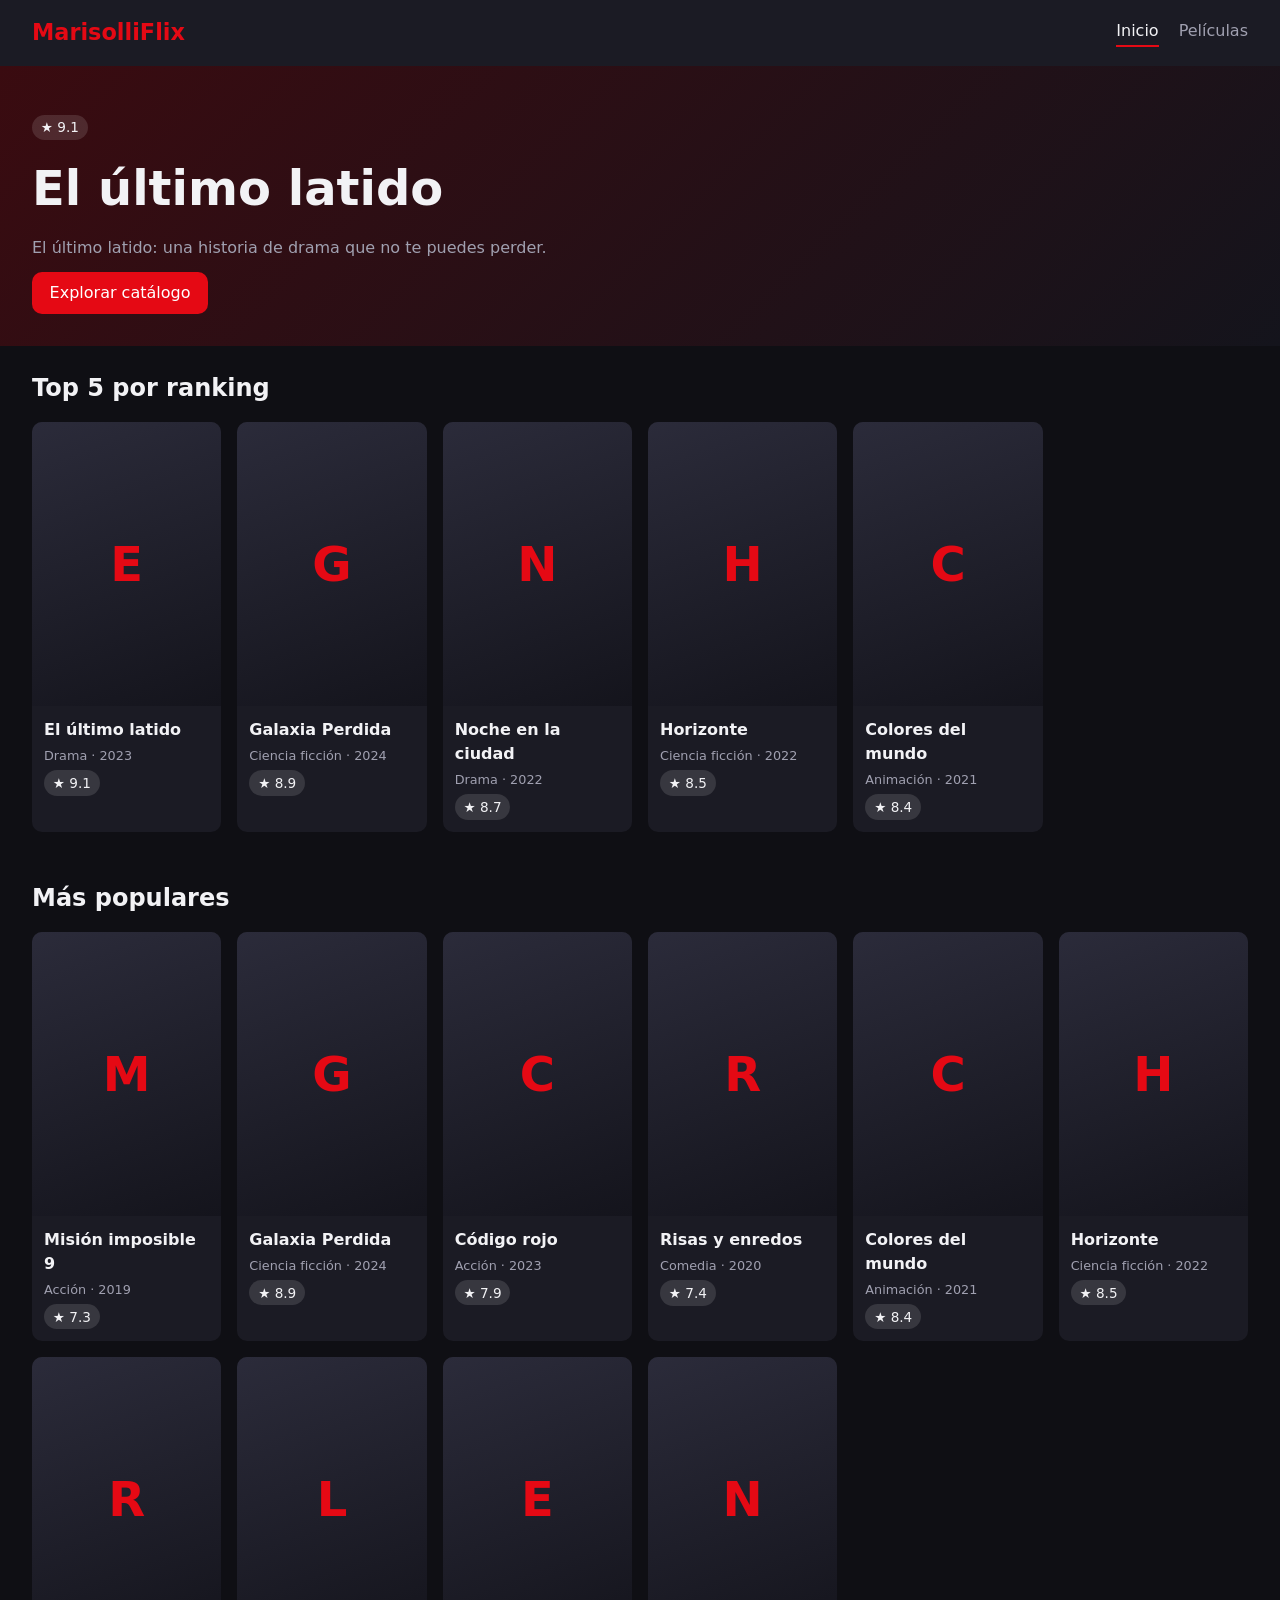
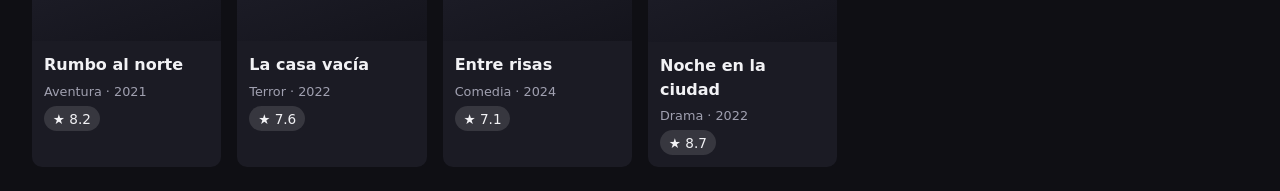
==== index.html @ c2876f56 "[HU-12][FE] Pantallas Inicio y Listado de peliculas" ====
<!DOCTYPE html>
<html lang="es">
<head>
  <meta charset="UTF-8">
  <meta name="viewport" content="width=device-width, initial-scale=1">
  <title>MarisolliFlix · Inicio</title>
  <link rel="stylesheet" href="css/styles.css">
</head>
<body>
  <header class="header">
    <a class="logo" href="index.html">MarisolliFlix</a>
    <nav class="nav">
      <a href="index.html">Inicio</a>
      <a href="pages/listado.html">Películas</a>
    </nav>
  </header>
  <main>
    <section id="hero" class="hero" aria-label="Destacada"></section>
    <section class="section">
      <h2>Top 5 por ranking</h2>
      <div id="top-ranking" class="grid"></div>
    </section>
    <section class="section">
      <h2>Más populares</h2>
      <div id="populares" class="grid"></div>
    </section>
  </main>
  <script type="module" src="js/main.js"></script>
  <script type="module" src="js/pages/inicio.js"></script>
</body>
</html>
---- css/styles.css ----
:root {
  --bg: #0f0f14;
  --surface: #1b1b24;
  --text: #f2f2f5;
  --muted: #a0a0b0;
  --accent: #e50914;
  --radius: 10px;
}
* { box-sizing: border-box; margin: 0; padding: 0; }
body { font-family: system-ui, sans-serif; background: var(--bg); color: var(--text); line-height: 1.5; }
a { color: inherit; text-decoration: none; }

.header { display: flex; align-items: center; justify-content: space-between; gap: 1rem; flex-wrap: wrap; padding: 1rem 2rem; background: var(--surface); position: sticky; top: 0; z-index: 10; }
.logo { color: var(--accent); font-weight: 800; font-size: 1.4rem; }
.nav { display: flex; gap: 1.25rem; }
.nav a { color: var(--muted); padding-bottom: 2px; }
.nav a:hover, .nav a.active { color: var(--text); border-bottom: 2px solid var(--accent); }

.section { padding: 1.5rem 2rem; }
.section h1, .section h2 { margin-bottom: 1rem; }

.hero { min-height: 280px; display: flex; align-items: flex-end; padding: 2rem; background: linear-gradient(135deg, #3a0b10, #14141c); }
.hero__content { max-width: 560px; display: grid; gap: .75rem; justify-items: start; }
.hero h1 { font-size: clamp(1.8rem, 5vw, 3rem); }
.hero p { color: var(--muted); }

.btn { display: inline-block; background: var(--accent); color: #fff; border: 0; padding: .55rem 1.1rem; border-radius: var(--radius); cursor: pointer; font: inherit; }
.btn:disabled { opacity: .4; cursor: not-allowed; }
.badge { background: rgba(255, 255, 255, .12); padding: .15rem .55rem; border-radius: 999px; font-size: .85rem; }

.toolbar { display: flex; gap: 1rem; flex-wrap: wrap; margin-bottom: 1.25rem; }
.toolbar label { display: grid; gap: .25rem; color: var(--muted); font-size: .85rem; }
.toolbar select { background: var(--surface); color: var(--text); border: 1px solid #33333f; border-radius: 6px; padding: .45rem .7rem; font: inherit; }

.grid { display: grid; grid-template-columns: repeat(auto-fill, minmax(170px, 1fr)); gap: 1rem; }
.card { background: var(--surface); border-radius: var(--radius); overflow: hidden; transition: transform .15s; }
.card:hover { transform: translateY(-4px); }
.card img, .card__placeholder { width: 100%; aspect-ratio: 2 / 3; object-fit: cover; display: block; }
.card__placeholder { display: grid; place-items: center; font-size: 3rem; font-weight: 800; background: linear-gradient(160deg, #2b2b3a, #14141c); color: var(--accent); }
.card__body { padding: .75rem; display: grid; gap: .3rem; justify-items: start; }
.card__title { font-size: 1rem; }
.card__meta { color: var(--muted); font-size: .8rem; }

.card--skeleton { aspect-ratio: 2 / 3.6; animation: pulse 1.2s ease-in-out infinite; }
@keyframes pulse { 50% { opacity: .45; } }

.state { grid-column: 1 / -1; text-align: center; padding: 2rem; color: var(--muted); }
.state--error { color: #ff6b6b; }

.paginacion { display: flex; justify-content: center; align-items: center; gap: 1rem; margin-top: 1.5rem; }

@media (max-width: 600px) {
  .header, .section { padding-left: 1rem; padding-right: 1rem; }
  .grid { grid-template-columns: repeat(2, 1fr); }
}
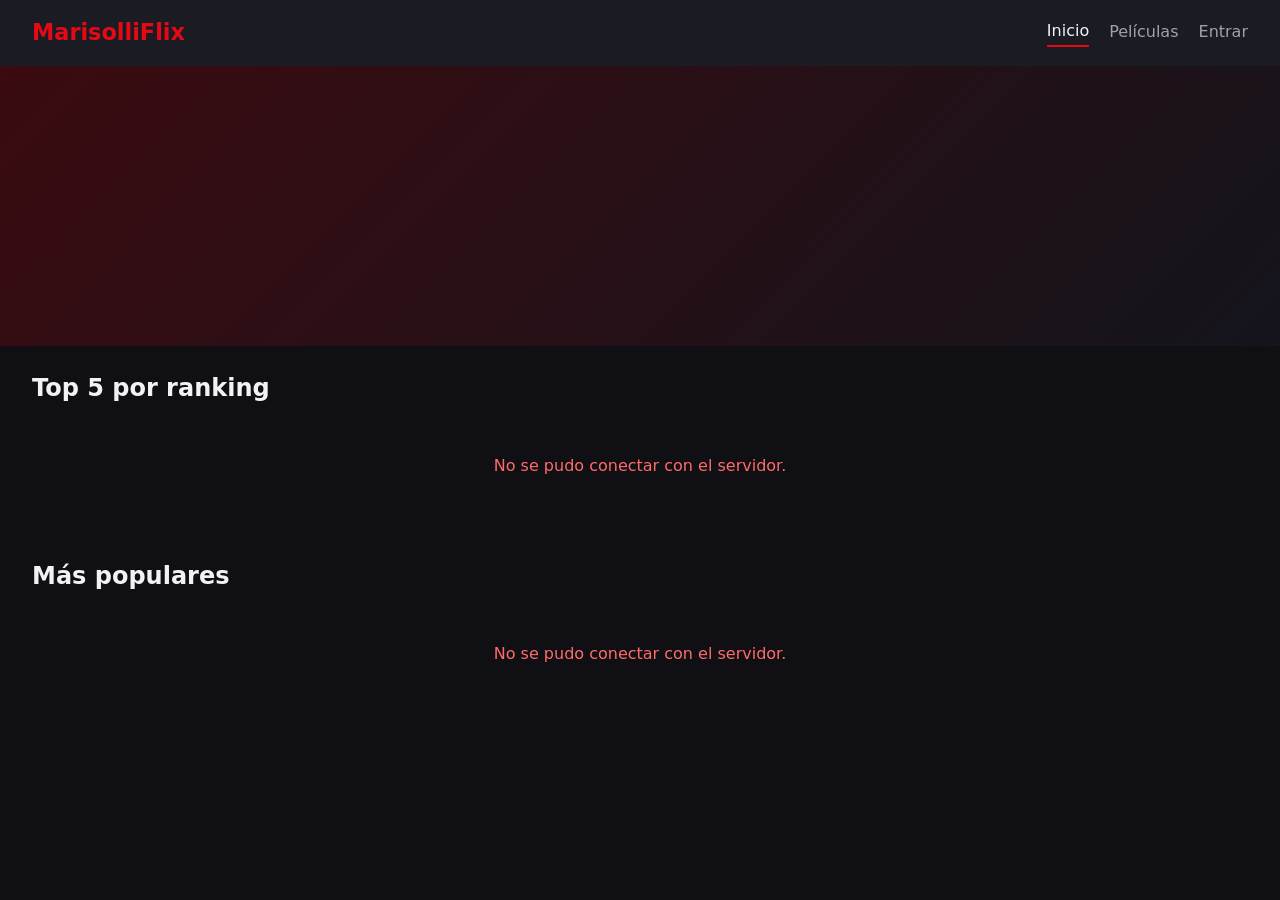
==== commit 3662d48f: "feat: agregar logo como icono de la pestana" ====
--- a/index.html
+++ b/index.html
@@ -4,6 +4,7 @@
   <meta charset="UTF-8">
   <meta name="viewport" content="width=device-width, initial-scale=1">
   <title>MarisolliFlix · Inicio</title>
+  <link rel="icon" type="image/png" href="assets/img/favicon.png">
   <link rel="stylesheet" href="css/styles.css">
 </head>
 <body>
--- a/css/styles.css
+++ b/css/styles.css
@@ -5,6 +5,9 @@
   --muted: #a0a0b0;
   --accent: #e50914;
   --radius: 10px;
+  --danger: #c0392b;
+  --ok: #2ecc71;
+  --borde: #33333f;
 }
 * { box-sizing: border-box; margin: 0; padding: 0; }
 body { font-family: system-ui, sans-serif; background: var(--bg); color: var(--text); line-height: 1.5; }
@@ -12,7 +15,7 @@
 
 .header { display: flex; align-items: center; justify-content: space-between; gap: 1rem; flex-wrap: wrap; padding: 1rem 2rem; background: var(--surface); position: sticky; top: 0; z-index: 10; }
 .logo { color: var(--accent); font-weight: 800; font-size: 1.4rem; }
-.nav { display: flex; gap: 1.25rem; }
+.nav { display: flex; gap: 1.25rem; align-items: center; flex-wrap: wrap; }
 .nav a { color: var(--muted); padding-bottom: 2px; }
 .nav a:hover, .nav a.active { color: var(--text); border-bottom: 2px solid var(--accent); }
 
@@ -32,24 +35,80 @@
 .toolbar label { display: grid; gap: .25rem; color: var(--muted); font-size: .85rem; }
 .toolbar select { background: var(--surface); color: var(--text); border: 1px solid #33333f; border-radius: 6px; padding: .45rem .7rem; font: inherit; }
 
-.grid { display: grid; grid-template-columns: repeat(auto-fill, minmax(170px, 1fr)); gap: 1rem; }
+.grid { --cols: 6; --gap: 1rem; display: flex; flex-wrap: wrap; justify-content: center; gap: var(--gap); max-width: 1400px; margin: 0 auto; }
+.grid > .card { flex: 0 0 calc((100% - (var(--cols) - 1) * var(--gap)) / var(--cols)); min-width: 0; }
 .card { background: var(--surface); border-radius: var(--radius); overflow: hidden; transition: transform .15s; }
 .card:hover { transform: translateY(-4px); }
 .card img, .card__placeholder { width: 100%; aspect-ratio: 2 / 3; object-fit: cover; display: block; }
 .card__placeholder { display: grid; place-items: center; font-size: 3rem; font-weight: 800; background: linear-gradient(160deg, #2b2b3a, #14141c); color: var(--accent); }
 .card__body { padding: .75rem; display: grid; gap: .3rem; justify-items: start; }
-.card__title { font-size: 1rem; }
+.card__title { font-size: .95rem; display: -webkit-box; -webkit-line-clamp: 2; -webkit-box-orient: vertical; overflow: hidden; }
 .card__meta { color: var(--muted); font-size: .8rem; }
 
 .card--skeleton { aspect-ratio: 2 / 3.6; animation: pulse 1.2s ease-in-out infinite; }
 @keyframes pulse { 50% { opacity: .45; } }
 
-.state { grid-column: 1 / -1; text-align: center; padding: 2rem; color: var(--muted); }
+.state { flex: 1 0 100%; text-align: center; padding: 2rem; color: var(--muted); }
 .state--error { color: #ff6b6b; }
 
 .paginacion { display: flex; justify-content: center; align-items: center; gap: 1rem; margin-top: 1.5rem; }
 
+.nav__salir { background: none; border: 0; color: var(--muted); font: inherit; cursor: pointer; padding-bottom: 2px; }
+.nav__salir:hover { color: var(--text); }
+
+.section--angosta { max-width: 520px; margin: 0 auto; }
+.ayuda { color: var(--muted); margin-bottom: 1rem; }
+
+/* Formularios */
+.form { display: grid; gap: 1rem; }
+.form label { display: grid; gap: .3rem; color: var(--muted); font-size: .85rem; }
+.form input, .form select, .form textarea { background: var(--bg); color: var(--text); border: 1px solid var(--borde); border-radius: 6px; padding: .55rem .7rem; font: inherit; width: 100%; }
+.form input:focus, .form select:focus, .form textarea:focus, .toolbar select:focus { outline: 2px solid var(--accent); outline-offset: 1px; }
+.form textarea { resize: vertical; }
+.form__fila { display: grid; grid-template-columns: 1fr 1fr; gap: 1rem; }
+.form__error { background: rgba(192, 57, 43, .18); border: 1px solid var(--danger); color: #ff8d80; padding: .6rem .8rem; border-radius: 6px; font-size: .9rem; }
+
+.btn--sec { background: #2c2c3a; }
+.btn--peligro { background: var(--danger); }
+.badge--approved { background: rgba(46, 204, 113, .2); color: var(--ok); }
+.badge--rejected { background: rgba(192, 57, 43, .25); color: #ff8d80; }
+.badge--pending { background: rgba(241, 196, 15, .2); color: #f1c40f; }
+
+/* Pestañas */
+.tabs { display: flex; gap: .5rem; flex-wrap: wrap; border-bottom: 1px solid var(--borde); margin-bottom: 1.25rem; }
+.tab { background: none; border: 0; color: var(--muted); font: inherit; padding: .6rem 1rem; cursor: pointer; border-bottom: 2px solid transparent; }
+.tab:hover { color: var(--text); }
+.tab.active { color: var(--text); border-bottom-color: var(--accent); }
+[hidden] { display: none !important; }
+
+/* Listas del panel */
+.lista { list-style: none; display: grid; gap: .75rem; }
+.fila { display: flex; justify-content: space-between; align-items: center; gap: 1rem; background: var(--surface); border-radius: var(--radius); padding: .85rem 1rem; }
+.fila__info { display: grid; gap: .2rem; min-width: 0; flex: 1; }
+.fila__meta { color: var(--muted); font-size: .85rem; display: flex; gap: .4rem; flex-wrap: wrap; align-items: center; }
+.fila__desc { color: var(--muted); font-size: .85rem; overflow: hidden; display: -webkit-box; -webkit-line-clamp: 2; -webkit-box-orient: vertical; }
+.fila__acciones { display: flex; gap: .5rem; flex-shrink: 0; }
+
+/* Modales */
+.modal { margin: auto; border: 0; border-radius: var(--radius); background: var(--surface); color: var(--text); width: min(520px, calc(100% - 2rem)); max-height: calc(100vh - 2rem); padding: 0; }
+.modal::backdrop { background: rgba(0, 0, 0, .65); }
+.modal__caja { display: grid; gap: 1rem; padding: 1.25rem; }
+.modal__acciones { display: flex; justify-content: flex-end; gap: .5rem; }
+
+/* Avisos */
+#avisos { position: fixed; right: 1rem; bottom: 1rem; display: grid; gap: .5rem; z-index: 50; max-width: calc(100% - 2rem); }
+.aviso { background: var(--surface); border-left: 4px solid var(--ok); padding: .7rem 1rem; border-radius: 6px; box-shadow: 0 4px 16px rgba(0, 0, 0, .4); }
+.aviso--error { border-left-color: var(--danger); }
+
+@media (max-width: 1100px) { .grid { --cols: 4; } }
+@media (max-width: 800px) { .grid { --cols: 3; } }
+
 @media (max-width: 600px) {
   .header, .section { padding-left: 1rem; padding-right: 1rem; }
-  .grid { grid-template-columns: repeat(2, 1fr); }
+  .grid { --cols: 2; }
+  .fila { flex-direction: column; align-items: stretch; }
+  .fila__acciones .btn { flex: 1; }
+  .form__fila { grid-template-columns: 1fr; }
+  .modal__acciones { flex-direction: column-reverse; }
+  .modal__acciones .btn { width: 100%; }
 }
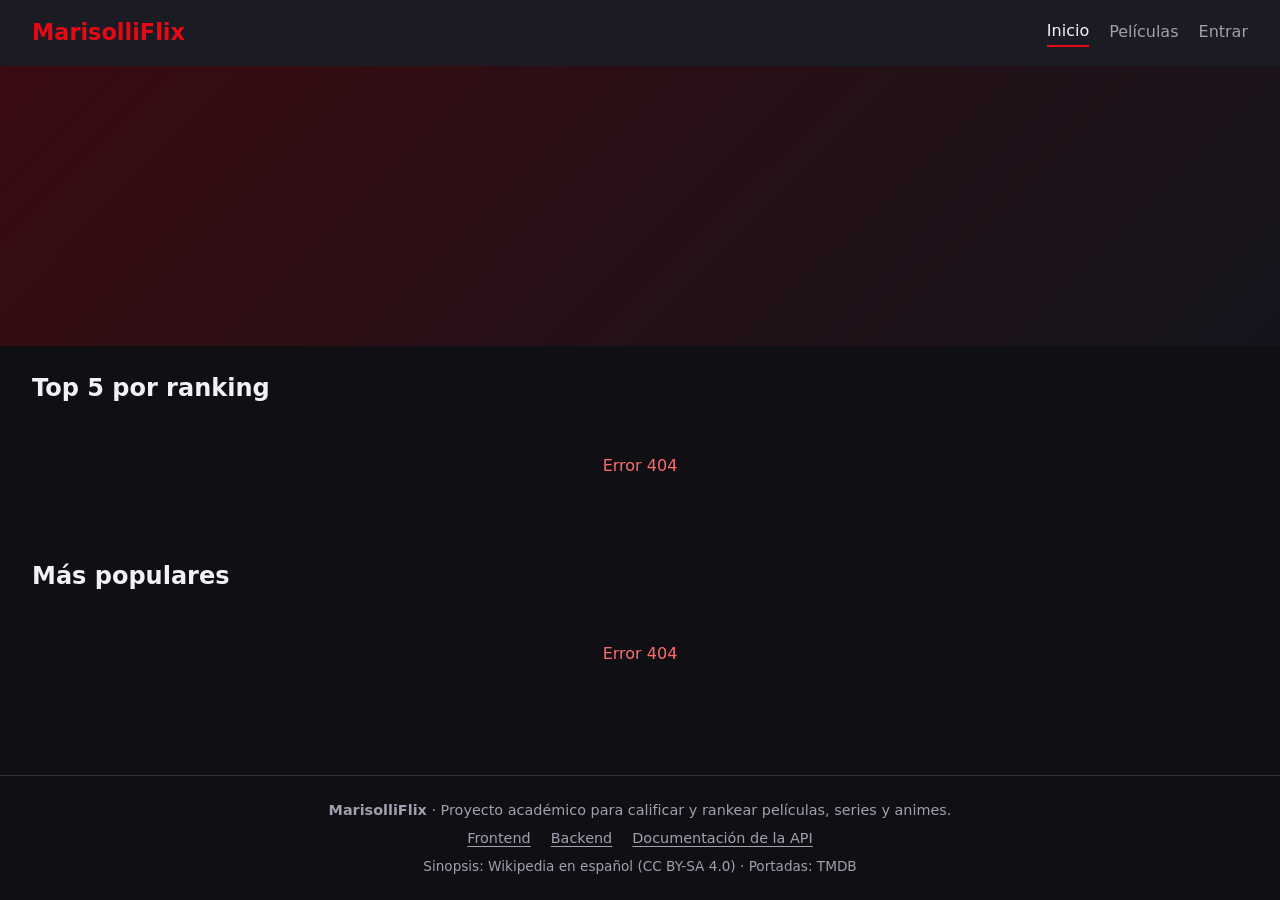
==== commit a6e98c01: "feat: integra las mejoras del frontend de 19 puntos" ====
--- a/index.html
+++ b/index.html
@@ -4,6 +4,17 @@
   <meta charset="UTF-8">
   <meta name="viewport" content="width=device-width, initial-scale=1">
   <title>MarisolliFlix · Inicio</title>
+  <meta name="description" content="Descubre, califica y comenta películas, series y animes. Un ranking ponderado por las reseñas y los votos de la comunidad.">
+  <meta name="theme-color" content="#0f0f14">
+  <meta name="robots" content="index, follow">
+  <meta property="og:type" content="website">
+  <meta property="og:site_name" content="MarisolliFlix">
+  <meta property="og:locale" content="es_ES">
+  <meta property="og:title" content="MarisolliFlix · Califica y rankea películas, series y animes">
+  <meta property="og:description" content="Descubre, califica y comenta películas, series y animes. Un ranking ponderado por las reseñas y los votos de la comunidad.">
+  <meta property="og:url" content="https://marisolliflix.pamcing.me/">
+  <meta property="og:image" content="https://marisolliflix.pamcing.me/assets/img/og.png">
+  <meta name="twitter:card" content="summary_large_image">
   <link rel="icon" type="image/png" href="assets/img/favicon.png">
   <link rel="stylesheet" href="css/styles.css">
 </head>
--- a/css/styles.css
+++ b/css/styles.css
@@ -10,7 +10,8 @@
   --borde: #33333f;
 }
 * { box-sizing: border-box; margin: 0; padding: 0; }
-body { font-family: system-ui, sans-serif; background: var(--bg); color: var(--text); line-height: 1.5; }
+body { font-family: system-ui, sans-serif; background: var(--bg); color: var(--text); line-height: 1.5; min-height: 100vh; display: flex; flex-direction: column; }
+main { flex: 1; }
 a { color: inherit; text-decoration: none; }
 
 .header { display: flex; align-items: center; justify-content: space-between; gap: 1rem; flex-wrap: wrap; padding: 1rem 2rem; background: var(--surface); position: sticky; top: 0; z-index: 10; }
@@ -25,7 +26,7 @@
 .hero { min-height: 280px; display: flex; align-items: flex-end; padding: 2rem; background: linear-gradient(135deg, #3a0b10, #14141c); }
 .hero__content { max-width: 560px; display: grid; gap: .75rem; justify-items: start; }
 .hero h1 { font-size: clamp(1.8rem, 5vw, 3rem); }
-.hero p { color: var(--muted); }
+.hero p { color: var(--muted); font-size: 1.05rem; display: -webkit-box; -webkit-line-clamp: 3; -webkit-box-orient: vertical; overflow: hidden; }
 
 .btn { display: inline-block; background: var(--accent); color: #fff; border: 0; padding: .55rem 1.1rem; border-radius: var(--radius); cursor: pointer; font: inherit; }
 .btn:disabled { opacity: .4; cursor: not-allowed; }
@@ -40,10 +41,15 @@
 .card { background: var(--surface); border-radius: var(--radius); overflow: hidden; transition: transform .15s; }
 .card:hover { transform: translateY(-4px); }
 .card img, .card__placeholder { width: 100%; aspect-ratio: 2 / 3; object-fit: cover; display: block; }
+.card img { height: auto; }
+.card picture, .card img { background: linear-gradient(160deg, #2b2b3a, #14141c); }
+.card picture, .detalle__poster picture { display: block; }
 .card__placeholder { display: grid; place-items: center; font-size: 3rem; font-weight: 800; background: linear-gradient(160deg, #2b2b3a, #14141c); color: var(--accent); }
 .card__body { padding: .75rem; display: grid; gap: .3rem; justify-items: start; }
 .card__title { font-size: .95rem; display: -webkit-box; -webkit-line-clamp: 2; -webkit-box-orient: vertical; overflow: hidden; }
-.card__meta { color: var(--muted); font-size: .8rem; }
+.card__meta { color: var(--muted); font-size: .85rem; }
+
+.card__link { display: block; height: 100%; }
 
 .card--skeleton { aspect-ratio: 2 / 3.6; animation: pulse 1.2s ease-in-out infinite; }
 @keyframes pulse { 50% { opacity: .45; } }
@@ -100,8 +106,63 @@
 .aviso { background: var(--surface); border-left: 4px solid var(--ok); padding: .7rem 1rem; border-radius: 6px; box-shadow: 0 4px 16px rgba(0, 0, 0, .4); }
 .aviso--error { border-left-color: var(--danger); }
 
+/* Detalle de película */
+.section--detalle { max-width: 1100px; margin: 0 auto; }
+.volver { display: inline-block; color: var(--muted); margin-bottom: 1rem; }
+.volver:hover, .enlace { color: var(--text); }
+.enlace { text-decoration: underline; text-decoration-color: var(--accent); text-underline-offset: 3px; }
+.detalle { display: grid; grid-template-columns: 280px 1fr; gap: 2rem; align-items: start; }
+.detalle__poster { border-radius: var(--radius); overflow: hidden; aspect-ratio: 2 / 3; background: linear-gradient(160deg, #2b2b3a, #14141c); }
+.detalle__poster .card__placeholder { font-size: 7rem; }
+.detalle__poster img { display: block; width: 100%; height: auto; aspect-ratio: 2 / 3; object-fit: cover; }
+.detalle__info { display: grid; gap: 1rem; }
+.detalle__info h1 { margin: 0; font-size: clamp(1.6rem, 4vw, 2.4rem); }
+.detalle__meta { color: var(--muted); display: flex; gap: .5rem; flex-wrap: wrap; align-items: center; }
+.detalle__stats { display: grid; grid-template-columns: repeat(4, 1fr); gap: .75rem; }
+.detalle__stats div { background: var(--surface); border-radius: var(--radius); padding: .75rem 1rem; }
+.detalle__stats dt { color: var(--muted); font-size: .85rem; }
+.detalle__stats dd { font-size: 1.3rem; font-weight: 700; }
+.detalle__desc { line-height: 1.7; max-width: 70ch; }
+
+.resenas { list-style: none; display: grid; gap: 1rem; margin-top: 1.5rem; }
+.resena { background: var(--surface); border-radius: var(--radius); padding: 1rem 1.25rem; display: grid; gap: .5rem; border: 1px solid transparent; }
+.resena--propia { border-color: var(--accent); }
+.resena__cab { display: flex; gap: .6rem; flex-wrap: wrap; align-items: center; }
+.resena__fecha { color: var(--muted); font-size: .85rem; }
+.resena__nota { margin-left: auto; color: #f5c518; font-weight: 700; }
+.resena__titulo { font-size: 1.05rem; }
+.resena__texto { color: #d8d8e0; white-space: pre-line; overflow-wrap: anywhere; }
+.resena__pie { display: flex; gap: .5rem; flex-wrap: wrap; align-items: center; margin-top: .25rem; }
+.voto { background: #2c2c3a; color: var(--text); border: 1px solid transparent; border-radius: 999px; padding: .25rem .8rem; font: inherit; font-size: .9rem; cursor: pointer; }
+.voto:hover:not(:disabled) { border-color: var(--muted); }
+.voto[aria-pressed="true"] { background: rgba(229, 9, 20, .25); border-color: var(--accent); }
+.voto:disabled { opacity: .5; cursor: wait; }
+/* Conteo informativo (tu propia reseña no se puede votar): sin aspecto de botón */
+.voto--solo { cursor: default; color: var(--muted); font-size: .9rem; margin-right: .4rem; }
+.btn--chico { padding: .3rem .8rem; font-size: .85rem; }
+.form--resena { background: var(--surface); border-radius: var(--radius); padding: 1.25rem; max-width: 640px; }
+.form--resena h3 { margin: 0; }
+.resenas .state { background: var(--surface); border-radius: var(--radius); }
+
+/* Ventana emergente con la informacion de una pelicula */
+.detalle__titulo { margin: 0; font-size: clamp(1.4rem, 3.5vw, 2.3rem); }
+.detalle-vista__resenas { margin-top: 2rem; }
+.modal--pelicula { width: min(980px, calc(100% - 2rem)); max-height: calc(100vh - 2rem); overflow-y: auto; overscroll-behavior: contain; }
+.modal__cerrar { position: sticky; top: .6rem; float: right; margin: .6rem .6rem 0 0; width: 2.3rem; height: 2.3rem; border: 0; border-radius: 50%; background: rgba(0, 0, 0, .6); color: var(--text); font-size: 1.6rem; line-height: 1; cursor: pointer; z-index: 2; }
+.modal__cerrar:hover { background: var(--accent); }
+.modal--pelicula .detalle__stats div { background: rgba(255, 255, 255, .06); }
+.modal__contenido { padding: 1.5rem; clear: both; }
+body:has(dialog[open]) { overflow: hidden; }
+@media (min-width: 701px) { .modal--pelicula .detalle { grid-template-columns: 240px 1fr; } }
+
 @media (max-width: 1100px) { .grid { --cols: 4; } }
 @media (max-width: 800px) { .grid { --cols: 3; } }
+
+@media (max-width: 700px) {
+  .detalle { grid-template-columns: 1fr; }
+  .detalle__poster { max-width: 260px; }
+  .detalle__stats { grid-template-columns: repeat(2, 1fr); }
+}
 
 @media (max-width: 600px) {
   .header, .section { padding-left: 1rem; padding-right: 1rem; }
@@ -112,3 +173,34 @@
   .modal__acciones { flex-direction: column-reverse; }
   .modal__acciones .btn { width: 100%; }
 }
+
+/* Accesibilidad: el foco se ve al navegar con teclado */
+:focus-visible { outline: 2px solid var(--accent); outline-offset: 3px; border-radius: 4px; }
+.card__link:focus-visible { outline-offset: -3px; border-radius: var(--radius); }
+.btn:focus-visible, .tab:focus-visible, .voto:focus-visible, .modal__cerrar:focus-visible { outline-color: #fff; box-shadow: 0 0 0 4px rgba(229, 9, 20, .55); }
+
+/* Menu de navegacion en pantallas angostas */
+.nav__toggle { display: none; background: none; border: 1px solid var(--borde); color: var(--text); font-size: 1.3rem; line-height: 1; padding: .35rem .7rem; border-radius: 8px; cursor: pointer; }
+.nav__toggle:hover { border-color: var(--muted); }
+
+/* Pie de pagina */
+.footer { margin-top: 3rem; padding: 1.5rem 2rem; border-top: 1px solid var(--borde); color: var(--muted); font-size: .9rem; display: grid; gap: .4rem; text-align: center; }
+.footer__enlaces { display: flex; justify-content: center; gap: 1.25rem; flex-wrap: wrap; }
+.footer a { text-decoration: underline; text-underline-offset: 3px; }
+.footer a:hover { color: var(--text); }
+.footer__creditos { font-size: .85rem; }
+
+@media (max-width: 700px) {
+  .nav__toggle { display: inline-flex; }
+  .nav { display: none; width: 100%; flex-direction: column; align-items: stretch; gap: 0; padding-top: .5rem; }
+  .nav.nav--abierto { display: flex; }
+  .nav a, .nav__salir { padding: .8rem .25rem; border-bottom: 1px solid var(--borde); text-align: left; }
+  .nav a:hover, .nav a.active { border-bottom: 1px solid var(--accent); }
+  .footer { padding: 1.25rem 1rem; }
+}
+
+/* Quien pide menos movimiento no ve animaciones ni transiciones */
+@media (prefers-reduced-motion: reduce) {
+  *, *::before, *::after { animation-duration: .01ms !important; animation-iteration-count: 1 !important; transition-duration: .01ms !important; scroll-behavior: auto !important; }
+  .card:hover { transform: none; }
+}
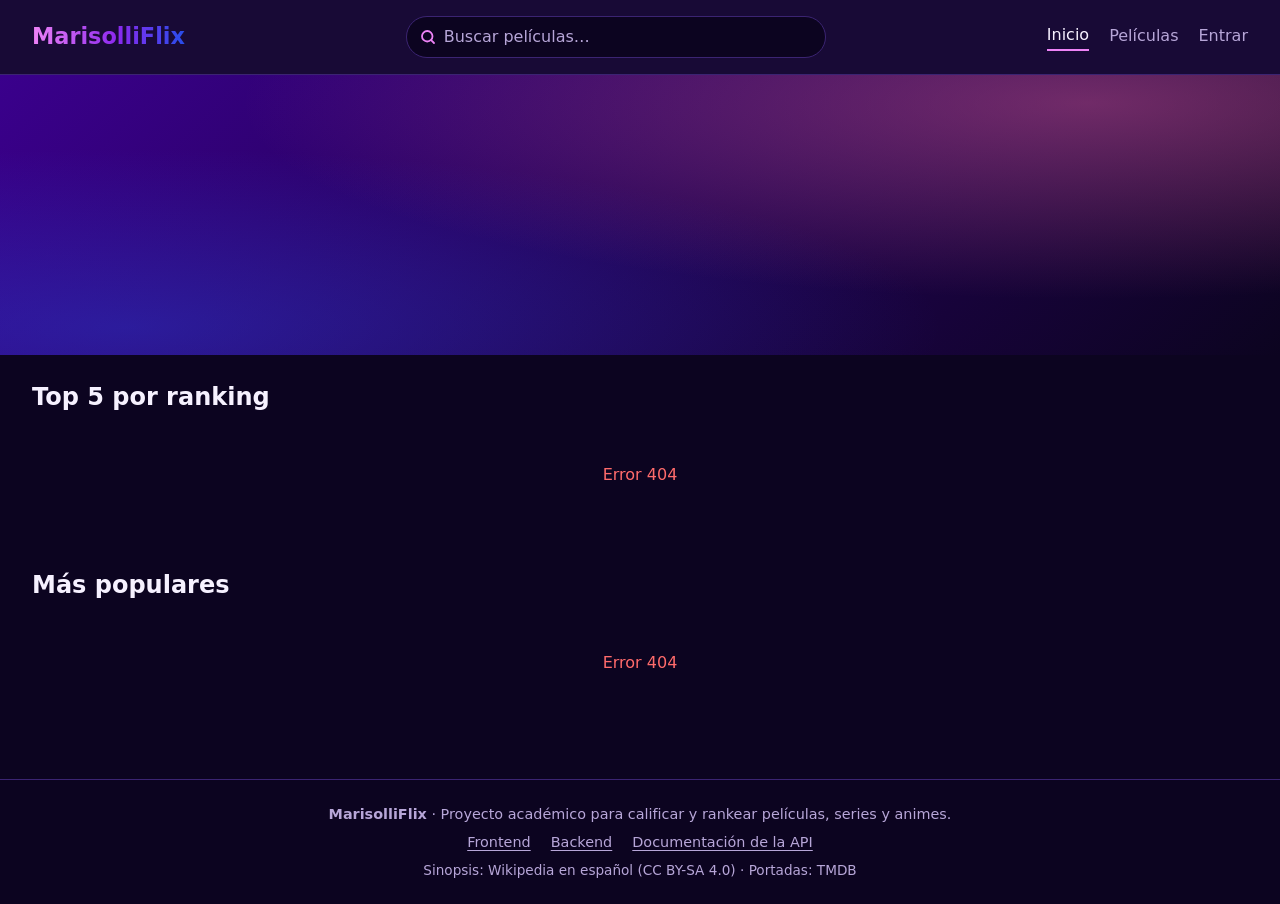
==== commit 18daaa48: "feat: nueva paleta, barra de busqueda, trailer, donde ver, IMDb, mi lista y portada en el inicio" ====
--- a/index.html
+++ b/index.html
@@ -5,7 +5,7 @@
   <meta name="viewport" content="width=device-width, initial-scale=1">
   <title>MarisolliFlix · Inicio</title>
   <meta name="description" content="Descubre, califica y comenta películas, series y animes. Un ranking ponderado por las reseñas y los votos de la comunidad.">
-  <meta name="theme-color" content="#0f0f14">
+  <meta name="theme-color" content="#0c0420">
   <meta name="robots" content="index, follow">
   <meta property="og:type" content="website">
   <meta property="og:site_name" content="MarisolliFlix">
--- a/css/styles.css
+++ b/css/styles.css
@@ -1,50 +1,77 @@
 :root {
-  --bg: #0f0f14;
-  --surface: #1b1b24;
-  --text: #f2f2f5;
-  --muted: #a0a0b0;
-  --accent: #e50914;
+  /* Paleta de MarisolliFlix */
+  --violeta-profundo: #3A008C;
+  --violeta: #8D29EE;
+  --rosa-claro: #EE83F6;
+  --rosa: #DB5B9A;
+  --azul: #274DEA;
+
+  /* Fondos y textos derivados del violeta profundo */
+  --bg: #0c0420;
+  --surface: #180a36;
+  --surface-2: #26114f;
+  --borde: #3b2472;
+  --text: #f6f1ff;
+  --muted: #b7a6d8;
+
+  /* Usos */
+  --accent: var(--violeta);
+  --accent-claro: var(--rosa-claro);
+  --gradiente: linear-gradient(135deg, var(--violeta), var(--azul));
+  --gradiente-calido: linear-gradient(135deg, var(--violeta), var(--rosa));
+  --estrella: var(--rosa-claro);
   --radius: 10px;
-  --danger: #c0392b;
-  --ok: #2ecc71;
-  --borde: #33333f;
+  --danger: #e5484d;
+  --ok: #3ddc97;
 }
 * { box-sizing: border-box; margin: 0; padding: 0; }
 body { font-family: system-ui, sans-serif; background: var(--bg); color: var(--text); line-height: 1.5; min-height: 100vh; display: flex; flex-direction: column; }
 main { flex: 1; }
 a { color: inherit; text-decoration: none; }
 
-.header { display: flex; align-items: center; justify-content: space-between; gap: 1rem; flex-wrap: wrap; padding: 1rem 2rem; background: var(--surface); position: sticky; top: 0; z-index: 10; }
-.logo { color: var(--accent); font-weight: 800; font-size: 1.4rem; }
+.header { border-bottom: 1px solid var(--borde); display: flex; align-items: center; justify-content: space-between; gap: 1rem; flex-wrap: wrap; padding: 1rem 2rem; background: var(--surface); position: sticky; top: 0; z-index: 10; }
+.logo { font-weight: 800; font-size: 1.4rem; background: linear-gradient(90deg, var(--rosa-claro), var(--violeta) 55%, var(--azul)); -webkit-background-clip: text; background-clip: text; color: transparent; }
 .nav { display: flex; gap: 1.25rem; align-items: center; flex-wrap: wrap; }
 .nav a { color: var(--muted); padding-bottom: 2px; }
-.nav a:hover, .nav a.active { color: var(--text); border-bottom: 2px solid var(--accent); }
+.nav a:hover, .nav a.active { color: var(--text); border-bottom: 2px solid var(--rosa-claro); }
 
 .section { padding: 1.5rem 2rem; }
 .section h1, .section h2 { margin-bottom: 1rem; }
 
-.hero { min-height: 280px; display: flex; align-items: flex-end; padding: 2rem; background: linear-gradient(135deg, #3a0b10, #14141c); }
-.hero__content { max-width: 560px; display: grid; gap: .75rem; justify-items: start; }
-.hero h1 { font-size: clamp(1.8rem, 5vw, 3rem); }
+.hero { min-height: 280px; display: flex; align-items: flex-end; padding: 2rem; background:
+  radial-gradient(ellipse at 85% 10%, rgba(219, 91, 154, .45), transparent 55%),
+  radial-gradient(ellipse at 10% 90%, rgba(39, 77, 234, .35), transparent 50%),
+  linear-gradient(135deg, var(--violeta-profundo), var(--bg)); }
+.hero { position: relative; overflow: hidden; isolation: isolate; justify-content: space-between; gap: 2rem; }
+.hero__fondo { position: absolute; inset: 0 0 0 40%; z-index: -1; background-size: cover; background-position: center 25%; filter: blur(28px) saturate(1.3); opacity: .35; -webkit-mask-image: linear-gradient(90deg, transparent, #000 45%); mask-image: linear-gradient(90deg, transparent, #000 45%); }
+.hero__portada { flex: 0 0 auto; width: clamp(180px, 20vw, 260px); align-self: center; margin-right: 4%; transform: rotate(3deg); transition: transform .3s; filter: drop-shadow(0 18px 40px rgba(141, 41, 238, .55)); }
+.hero__portada:hover { transform: rotate(0deg) scale(1.03); }
+.hero__portada img { display: block; width: 100%; height: auto; aspect-ratio: 2 / 3; object-fit: cover; border-radius: 14px; -webkit-mask-image: linear-gradient(180deg, #000 70%, transparent); mask-image: linear-gradient(180deg, #000 70%, transparent); }
+.hero__content { max-width: 760px; display: grid; gap: .75rem; justify-items: start; }
+.hero h1 { font-size: clamp(1.6rem, 4vw, 2.5rem); text-wrap: balance; }
 .hero p { color: var(--muted); font-size: 1.05rem; display: -webkit-box; -webkit-line-clamp: 3; -webkit-box-orient: vertical; overflow: hidden; }
 
-.btn { display: inline-block; background: var(--accent); color: #fff; border: 0; padding: .55rem 1.1rem; border-radius: var(--radius); cursor: pointer; font: inherit; }
+.btn { display: inline-block; background: var(--gradiente); color: #fff; border: 0; padding: .55rem 1.1rem; border-radius: var(--radius); cursor: pointer; font: inherit; }
+.btn:hover:not(:disabled) { filter: brightness(1.12); }
 .btn:disabled { opacity: .4; cursor: not-allowed; }
-.badge { background: rgba(255, 255, 255, .12); padding: .15rem .55rem; border-radius: 999px; font-size: .85rem; }
+.badge { background: rgba(238, 131, 246, .16); color: var(--rosa-claro); padding: .15rem .55rem; border-radius: 999px; font-size: .85rem; }
 
 .toolbar { display: flex; gap: 1rem; flex-wrap: wrap; margin-bottom: 1.25rem; }
 .toolbar label { display: grid; gap: .25rem; color: var(--muted); font-size: .85rem; }
-.toolbar select { background: var(--surface); color: var(--text); border: 1px solid #33333f; border-radius: 6px; padding: .45rem .7rem; font: inherit; }
+.toolbar select { background: var(--surface); color: var(--text); border: 1px solid var(--borde); border-radius: 6px; padding: .45rem .7rem; font: inherit; }
 
 .grid { --cols: 6; --gap: 1rem; display: flex; flex-wrap: wrap; justify-content: center; gap: var(--gap); max-width: 1400px; margin: 0 auto; }
-.grid > .card { flex: 0 0 calc((100% - (var(--cols) - 1) * var(--gap)) / var(--cols)); min-width: 0; }
-.card { background: var(--surface); border-radius: var(--radius); overflow: hidden; transition: transform .15s; }
-.card:hover { transform: translateY(-4px); }
+.grid > .card, .grid > .lista-item { flex: 0 0 calc((100% - (var(--cols) - 1) * var(--gap)) / var(--cols)); min-width: 0; }
+.lista-item { display: grid; gap: .5rem; align-content: start; }
+.btn--lista { justify-self: start; background: var(--surface-2); border: 1px solid var(--violeta); }
+.btn--lista-activa { background: var(--gradiente-calido); border-color: transparent; }
+.card { background: var(--surface); border: 1px solid transparent; border-radius: var(--radius); overflow: hidden; transition: transform .15s; }
+.card:hover { transform: translateY(-4px); border-color: var(--violeta); box-shadow: 0 8px 24px rgba(141, 41, 238, .35); }
 .card img, .card__placeholder { width: 100%; aspect-ratio: 2 / 3; object-fit: cover; display: block; }
 .card img { height: auto; }
-.card picture, .card img { background: linear-gradient(160deg, #2b2b3a, #14141c); }
+.card picture, .card img { background: linear-gradient(160deg, var(--surface-2), var(--bg)); }
 .card picture, .detalle__poster picture { display: block; }
-.card__placeholder { display: grid; place-items: center; font-size: 3rem; font-weight: 800; background: linear-gradient(160deg, #2b2b3a, #14141c); color: var(--accent); }
+.card__placeholder { display: grid; place-items: center; font-size: 3rem; font-weight: 800; background: linear-gradient(160deg, var(--surface-2), var(--bg)); color: var(--rosa-claro); }
 .card__body { padding: .75rem; display: grid; gap: .3rem; justify-items: start; }
 .card__title { font-size: .95rem; display: -webkit-box; -webkit-line-clamp: 2; -webkit-box-orient: vertical; overflow: hidden; }
 .card__meta { color: var(--muted); font-size: .85rem; }
@@ -64,17 +91,27 @@
 
 .section--angosta { max-width: 520px; margin: 0 auto; }
 .ayuda { color: var(--muted); margin-bottom: 1rem; }
+
+/* Solo para lectores de pantalla */
+.sr-only { position: absolute; width: 1px; height: 1px; padding: 0; margin: -1px; overflow: hidden; clip: rect(0, 0, 0, 0); white-space: nowrap; border: 0; }
+
+/* Barra de búsqueda del encabezado */
+.buscador { position: relative; flex: 1 1 260px; max-width: 420px; }
+.buscador input { width: 100%; background: var(--bg); color: var(--text); border: 1px solid var(--borde); border-radius: 999px; padding: .5rem 1rem .5rem 2.3rem; font: inherit; transition: border-color .15s, box-shadow .15s; }
+.buscador input::placeholder { color: var(--muted); }
+.buscador input:focus { outline: none; border-color: var(--rosa-claro); box-shadow: 0 0 0 3px rgba(238, 131, 246, .25); }
+.buscador__icono { position: absolute; left: .85rem; top: 50%; transform: translateY(-50%); color: var(--rosa-claro); pointer-events: none; }
 
 /* Formularios */
 .form { display: grid; gap: 1rem; }
 .form label { display: grid; gap: .3rem; color: var(--muted); font-size: .85rem; }
 .form input, .form select, .form textarea { background: var(--bg); color: var(--text); border: 1px solid var(--borde); border-radius: 6px; padding: .55rem .7rem; font: inherit; width: 100%; }
-.form input:focus, .form select:focus, .form textarea:focus, .toolbar select:focus { outline: 2px solid var(--accent); outline-offset: 1px; }
+.form input:focus, .form select:focus, .form textarea:focus, .toolbar select:focus { outline: 2px solid var(--accent-claro); outline-offset: 1px; }
 .form textarea { resize: vertical; }
 .form__fila { display: grid; grid-template-columns: 1fr 1fr; gap: 1rem; }
 .form__error { background: rgba(192, 57, 43, .18); border: 1px solid var(--danger); color: #ff8d80; padding: .6rem .8rem; border-radius: 6px; font-size: .9rem; }
 
-.btn--sec { background: #2c2c3a; }
+.btn--sec { background: var(--surface-2); border: 1px solid var(--borde); }
 .btn--peligro { background: var(--danger); }
 .badge--approved { background: rgba(46, 204, 113, .2); color: var(--ok); }
 .badge--rejected { background: rgba(192, 57, 43, .25); color: #ff8d80; }
@@ -84,7 +121,7 @@
 .tabs { display: flex; gap: .5rem; flex-wrap: wrap; border-bottom: 1px solid var(--borde); margin-bottom: 1.25rem; }
 .tab { background: none; border: 0; color: var(--muted); font: inherit; padding: .6rem 1rem; cursor: pointer; border-bottom: 2px solid transparent; }
 .tab:hover { color: var(--text); }
-.tab.active { color: var(--text); border-bottom-color: var(--accent); }
+.tab.active { color: var(--text); border-bottom-color: var(--rosa-claro); }
 [hidden] { display: none !important; }
 
 /* Listas del panel */
@@ -96,8 +133,8 @@
 .fila__acciones { display: flex; gap: .5rem; flex-shrink: 0; }
 
 /* Modales */
-.modal { margin: auto; border: 0; border-radius: var(--radius); background: var(--surface); color: var(--text); width: min(520px, calc(100% - 2rem)); max-height: calc(100vh - 2rem); padding: 0; }
-.modal::backdrop { background: rgba(0, 0, 0, .65); }
+.modal { margin: auto; border: 1px solid var(--borde); border-radius: var(--radius); background: var(--surface); color: var(--text); width: min(520px, calc(100% - 2rem)); max-height: calc(100vh - 2rem); padding: 0; }
+.modal::backdrop { background: rgba(12, 4, 32, .75); backdrop-filter: blur(3px); }
 .modal__caja { display: grid; gap: 1rem; padding: 1.25rem; }
 .modal__acciones { display: flex; justify-content: flex-end; gap: .5rem; }
 
@@ -110,15 +147,18 @@
 .section--detalle { max-width: 1100px; margin: 0 auto; }
 .volver { display: inline-block; color: var(--muted); margin-bottom: 1rem; }
 .volver:hover, .enlace { color: var(--text); }
-.enlace { text-decoration: underline; text-decoration-color: var(--accent); text-underline-offset: 3px; }
+.enlace { text-decoration: underline; text-decoration-color: var(--rosa-claro); text-underline-offset: 3px; }
 .detalle { display: grid; grid-template-columns: 280px 1fr; gap: 2rem; align-items: start; }
-.detalle__poster { border-radius: var(--radius); overflow: hidden; aspect-ratio: 2 / 3; background: linear-gradient(160deg, #2b2b3a, #14141c); }
+.detalle__poster { border-radius: var(--radius); overflow: hidden; aspect-ratio: 2 / 3; background: linear-gradient(160deg, var(--surface-2), var(--bg)); }
 .detalle__poster .card__placeholder { font-size: 7rem; }
 .detalle__poster img { display: block; width: 100%; height: auto; aspect-ratio: 2 / 3; object-fit: cover; }
 .detalle__info { display: grid; gap: 1rem; }
 .detalle__info h1 { margin: 0; font-size: clamp(1.6rem, 4vw, 2.4rem); }
 .detalle__meta { color: var(--muted); display: flex; gap: .5rem; flex-wrap: wrap; align-items: center; }
-.detalle__stats { display: grid; grid-template-columns: repeat(4, 1fr); gap: .75rem; }
+.detalle__stats { display: grid; grid-template-columns: repeat(5, 1fr); gap: .75rem; }
+.detalle__stats .stat--imdb dd { color: var(--rosa-claro); }
+.card__badges { display: flex; flex-wrap: wrap; gap: .35rem; }
+.badge--imdb { background: rgba(39, 77, 234, .25); color: #c9d3ff; }
 .detalle__stats div { background: var(--surface); border-radius: var(--radius); padding: .75rem 1rem; }
 .detalle__stats dt { color: var(--muted); font-size: .85rem; }
 .detalle__stats dd { font-size: 1.3rem; font-weight: 700; }
@@ -126,16 +166,16 @@
 
 .resenas { list-style: none; display: grid; gap: 1rem; margin-top: 1.5rem; }
 .resena { background: var(--surface); border-radius: var(--radius); padding: 1rem 1.25rem; display: grid; gap: .5rem; border: 1px solid transparent; }
-.resena--propia { border-color: var(--accent); }
+.resena--propia { border-color: var(--violeta); }
 .resena__cab { display: flex; gap: .6rem; flex-wrap: wrap; align-items: center; }
 .resena__fecha { color: var(--muted); font-size: .85rem; }
-.resena__nota { margin-left: auto; color: #f5c518; font-weight: 700; }
+.resena__nota { margin-left: auto; color: var(--estrella); font-weight: 700; }
 .resena__titulo { font-size: 1.05rem; }
-.resena__texto { color: #d8d8e0; white-space: pre-line; overflow-wrap: anywhere; }
+.resena__texto { color: #e4dbf5; white-space: pre-line; overflow-wrap: anywhere; }
 .resena__pie { display: flex; gap: .5rem; flex-wrap: wrap; align-items: center; margin-top: .25rem; }
-.voto { background: #2c2c3a; color: var(--text); border: 1px solid transparent; border-radius: 999px; padding: .25rem .8rem; font: inherit; font-size: .9rem; cursor: pointer; }
+.voto { background: var(--surface-2); color: var(--text); border: 1px solid transparent; border-radius: 999px; padding: .25rem .8rem; font: inherit; font-size: .9rem; cursor: pointer; }
 .voto:hover:not(:disabled) { border-color: var(--muted); }
-.voto[aria-pressed="true"] { background: rgba(229, 9, 20, .25); border-color: var(--accent); }
+.voto[aria-pressed="true"] { background: rgba(219, 91, 154, .28); border-color: var(--rosa); }
 .voto:disabled { opacity: .5; cursor: wait; }
 /* Conteo informativo (tu propia reseña no se puede votar): sin aspecto de botón */
 .voto--solo { cursor: default; color: var(--muted); font-size: .9rem; margin-right: .4rem; }
@@ -144,12 +184,39 @@
 .form--resena h3 { margin: 0; }
 .resenas .state { background: var(--surface); border-radius: var(--radius); }
 
+/* Trailer y "Dónde ver" */
+.extra { display: grid; gap: .75rem; justify-items: start; margin-top: .5rem; }
+.extra__titulo { font-size: 1.15rem; margin: 0; }
+.detalle-vista > div > .extra { margin-top: 2rem; }
+.ayuda--chica { font-size: .9rem; margin: 0; }
+.trailer { width: 100%; aspect-ratio: 16 / 9; border-radius: var(--radius); overflow: hidden; background: var(--bg); border: 1px solid var(--borde); }
+.trailer iframe { width: 100%; height: 100%; border: 0; display: block; }
+.trailer__portada { position: relative; width: 100%; height: 100%; padding: 0; border: 0; cursor: pointer; background: #000; display: block; }
+.trailer__portada img { width: 100%; height: 100%; object-fit: cover; display: block; opacity: .85; transition: opacity .15s; }
+.trailer__portada:hover img { opacity: 1; }
+.trailer__play { position: absolute; inset: 0; margin: auto; width: 4.5rem; height: 4.5rem; border-radius: 50%; display: grid; place-items: center; font-size: 1.8rem; color: #fff; background: var(--gradiente-calido); box-shadow: 0 6px 24px rgba(141, 41, 238, .55); padding-left: .3rem; }
+.plataformas { display: flex; flex-wrap: wrap; gap: .5rem; }
+.plataforma { display: inline-flex; align-items: center; gap: .35rem; padding: .45rem .95rem; border-radius: 999px; font-weight: 600; font-size: .95rem; color: #fff; background: var(--surface-2); border: 1px solid var(--borde); transition: transform .15s, border-color .15s; }
+.plataforma:hover { transform: translateY(-2px); border-color: var(--rosa-claro); }
+.plataforma--netflix { background: #b20710; border-color: #b20710; }
+.plataforma--prime { background: #0f79af; border-color: #0f79af; }
+.plataforma--disney { background: #0e2a7a; border-color: #0e2a7a; }
+.plataforma--max { background: var(--azul); border-color: var(--azul); }
+.plataforma--appletv { background: #1d1d1f; border-color: #48484a; }
+.plataforma--paramount { background: #0064ff; border-color: #0064ff; }
+.plataforma--crunchyroll { background: #c74a0c; border-color: #c74a0c; }
+.plataforma--vix { background: #c43d12; border-color: #c43d12; }
+.plataforma--youtube { background: #c00; border-color: #c00; }
+.form__grupo { border: 1px solid var(--borde); border-radius: 8px; padding: .6rem .9rem; display: grid; gap: .75rem; }
+.form__grupo summary { cursor: pointer; color: var(--text); font-weight: 600; }
+.form__grupo[open] summary { margin-bottom: .25rem; }
+
 /* Ventana emergente con la informacion de una pelicula */
 .detalle__titulo { margin: 0; font-size: clamp(1.4rem, 3.5vw, 2.3rem); }
 .detalle-vista__resenas { margin-top: 2rem; }
 .modal--pelicula { width: min(980px, calc(100% - 2rem)); max-height: calc(100vh - 2rem); overflow-y: auto; overscroll-behavior: contain; }
 .modal__cerrar { position: sticky; top: .6rem; float: right; margin: .6rem .6rem 0 0; width: 2.3rem; height: 2.3rem; border: 0; border-radius: 50%; background: rgba(0, 0, 0, .6); color: var(--text); font-size: 1.6rem; line-height: 1; cursor: pointer; z-index: 2; }
-.modal__cerrar:hover { background: var(--accent); }
+.modal__cerrar:hover { background: var(--violeta); }
 .modal--pelicula .detalle__stats div { background: rgba(255, 255, 255, .06); }
 .modal__contenido { padding: 1.5rem; clear: both; }
 body:has(dialog[open]) { overflow: hidden; }
@@ -159,6 +226,8 @@
 @media (max-width: 800px) { .grid { --cols: 3; } }
 
 @media (max-width: 700px) {
+  .hero__portada { display: none; }
+  .hero__fondo { inset: 0; opacity: .25; }
   .detalle { grid-template-columns: 1fr; }
   .detalle__poster { max-width: 260px; }
   .detalle__stats { grid-template-columns: repeat(2, 1fr); }
@@ -175,9 +244,9 @@
 }
 
 /* Accesibilidad: el foco se ve al navegar con teclado */
-:focus-visible { outline: 2px solid var(--accent); outline-offset: 3px; border-radius: 4px; }
+:focus-visible { outline: 2px solid var(--accent-claro); outline-offset: 3px; border-radius: 4px; }
 .card__link:focus-visible { outline-offset: -3px; border-radius: var(--radius); }
-.btn:focus-visible, .tab:focus-visible, .voto:focus-visible, .modal__cerrar:focus-visible { outline-color: #fff; box-shadow: 0 0 0 4px rgba(229, 9, 20, .55); }
+.btn:focus-visible, .tab:focus-visible, .voto:focus-visible, .modal__cerrar:focus-visible { outline-color: #fff; box-shadow: 0 0 0 4px rgba(238, 131, 246, .55); }
 
 /* Menu de navegacion en pantallas angostas */
 .nav__toggle { display: none; background: none; border: 1px solid var(--borde); color: var(--text); font-size: 1.3rem; line-height: 1; padding: .35rem .7rem; border-radius: 8px; cursor: pointer; }
@@ -191,11 +260,13 @@
 .footer__creditos { font-size: .85rem; }
 
 @media (max-width: 700px) {
+  .buscador { order: 3; flex-basis: 100%; max-width: none; }
+  .nav { order: 4; }
   .nav__toggle { display: inline-flex; }
   .nav { display: none; width: 100%; flex-direction: column; align-items: stretch; gap: 0; padding-top: .5rem; }
   .nav.nav--abierto { display: flex; }
   .nav a, .nav__salir { padding: .8rem .25rem; border-bottom: 1px solid var(--borde); text-align: left; }
-  .nav a:hover, .nav a.active { border-bottom: 1px solid var(--accent); }
+  .nav a:hover, .nav a.active { border-bottom: 1px solid var(--rosa-claro); }
   .footer { padding: 1.25rem 1rem; }
 }
 
